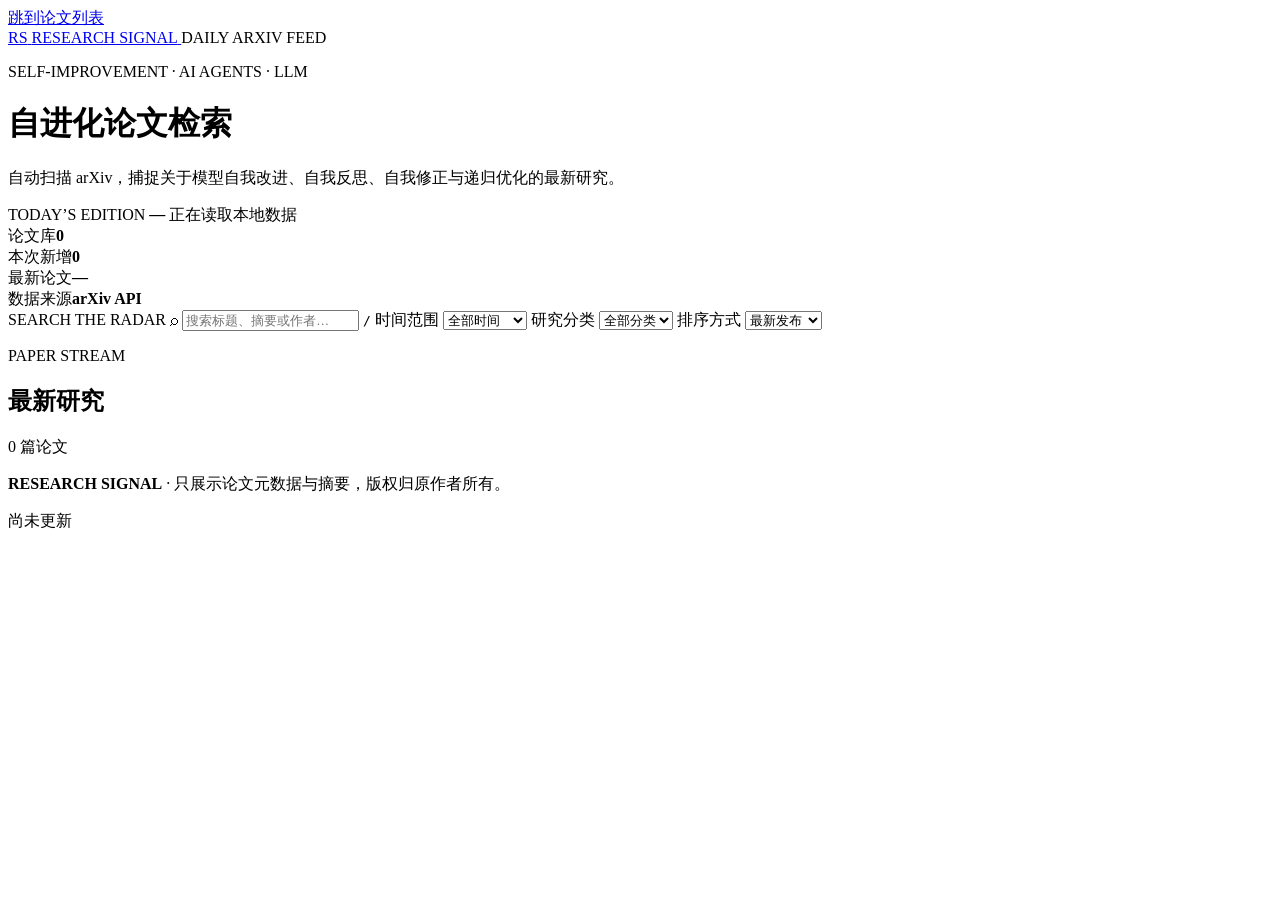
==== src/index.html @ ec8ef524 "Add src/index.html" ====
<!doctype html>
<html lang="zh-CN">
  <head>
    <meta charset="utf-8" />
    <meta name="viewport" content="width=device-width, initial-scale=1" />
    <meta name="description" content="每日追踪 arXiv 上关于 AI self-improvement 的最新研究。" />
    <meta name="color-scheme" content="light" />
    <title>自进化论文检索</title>
    <link rel="stylesheet" href="styles.css" />
    <script src="papers-data.js" defer></script>
    <script src="app.js" defer></script>
  </head>
  <body>
    <a class="skip-link" href="#paper-list">跳到论文列表</a>

    <header class="masthead">
      <nav class="topbar" aria-label="主导航">
        <a class="brand" href="#top" aria-label="Research Signal 首页">
          <span class="brand-mark" aria-hidden="true">RS</span>
          <span>RESEARCH SIGNAL</span>
        </a>
        <span class="live-pill"><span class="live-dot" aria-hidden="true"></span>DAILY ARXIV FEED</span>
      </nav>

      <div class="hero" id="top">
        <div class="hero-copy">
          <p class="eyebrow">SELF-IMPROVEMENT · AI AGENTS · LLM</p>
          <h1>自进化论文检索</h1>
          <p class="lede">
            自动扫描 arXiv，捕捉关于模型自我改进、自我反思、自我修正与递归优化的最新研究。
          </p>
        </div>
        <aside class="edition-card" aria-label="本期信息">
          <span class="edition-label">TODAY’S EDITION</span>
          <strong id="edition-date">—</strong>
          <span id="edition-status">正在读取本地数据</span>
        </aside>
      </div>

      <div class="ticker" aria-label="数据摘要">
        <div><span>论文库</span><strong id="total-stat">0</strong></div>
        <div><span>本次新增</span><strong id="new-stat">0</strong></div>
        <div><span>最新论文</span><strong id="latest-stat">—</strong></div>
        <div><span>数据来源</span><strong>arXiv API</strong></div>
      </div>
    </header>

    <main>
      <section class="controls" aria-label="筛选论文">
        <label class="search-box">
          <span>SEARCH THE RADAR</span>
          <span class="search-row">
            <span class="search-icon" aria-hidden="true">⌕</span>
            <input id="search-input" type="search" placeholder="搜索标题、摘要或作者…" autocomplete="off" />
            <kbd>/</kbd>
          </span>
        </label>

        <label class="select-wrap">
          <span>时间范围</span>
          <select id="period-select">
            <option value="all">全部时间</option>
            <option value="7">最近 7 天</option>
            <option value="30">最近 30 天</option>
            <option value="365">最近一年</option>
          </select>
        </label>

        <label class="select-wrap">
          <span>研究分类</span>
          <select id="category-select">
            <option value="all">全部分类</option>
          </select>
        </label>

        <label class="select-wrap">
          <span>排序方式</span>
          <select id="sort-select">
            <option value="published">最新发布</option>
            <option value="updated">最近更新</option>
            <option value="title">标题 A–Z</option>
          </select>
        </label>
      </section>

      <section class="results-head" aria-live="polite">
        <div>
          <p class="section-kicker">PAPER STREAM</p>
          <h2>最新研究</h2>
        </div>
        <p id="result-count">0 篇论文</p>
      </section>

      <div id="notice" class="notice" hidden></div>
      <div id="paper-list" class="paper-list" aria-live="polite"></div>

      <section id="empty-state" class="empty-state" hidden>
        <span aria-hidden="true">∅</span>
        <h2>没有匹配的论文</h2>
        <p>试试缩短关键词，或切换时间与分类范围。</p>
        <button id="clear-filters" type="button">清除筛选</button>
      </section>
    </main>

    <template id="paper-template">
      <article class="paper-card">
        <div class="paper-index" aria-hidden="true"></div>
        <div class="paper-body">
          <div class="paper-meta">
            <time class="paper-date"></time>
            <div class="paper-categories"></div>
          </div>
          <h3><a class="paper-title" target="_blank" rel="noopener noreferrer"></a></h3>
          <p class="paper-authors"></p>
          <p class="paper-abstract"></p>
          <button class="abstract-toggle" type="button" aria-expanded="false">展开摘要</button>
          <div class="paper-actions">
            <a class="primary-action paper-page" target="_blank" rel="noopener noreferrer">查看详情 <span>↗</span></a>
            <a class="secondary-action paper-pdf" target="_blank" rel="noopener noreferrer">PDF <span>↓</span></a>
            <span class="arxiv-id"></span>
          </div>
        </div>
      </article>
    </template>

    <footer>
      <p><strong>RESEARCH SIGNAL</strong> · 只展示论文元数据与摘要，版权归原作者所有。</p>
      <p id="last-updated">尚未更新</p>
    </footer>
  </body>
</html>
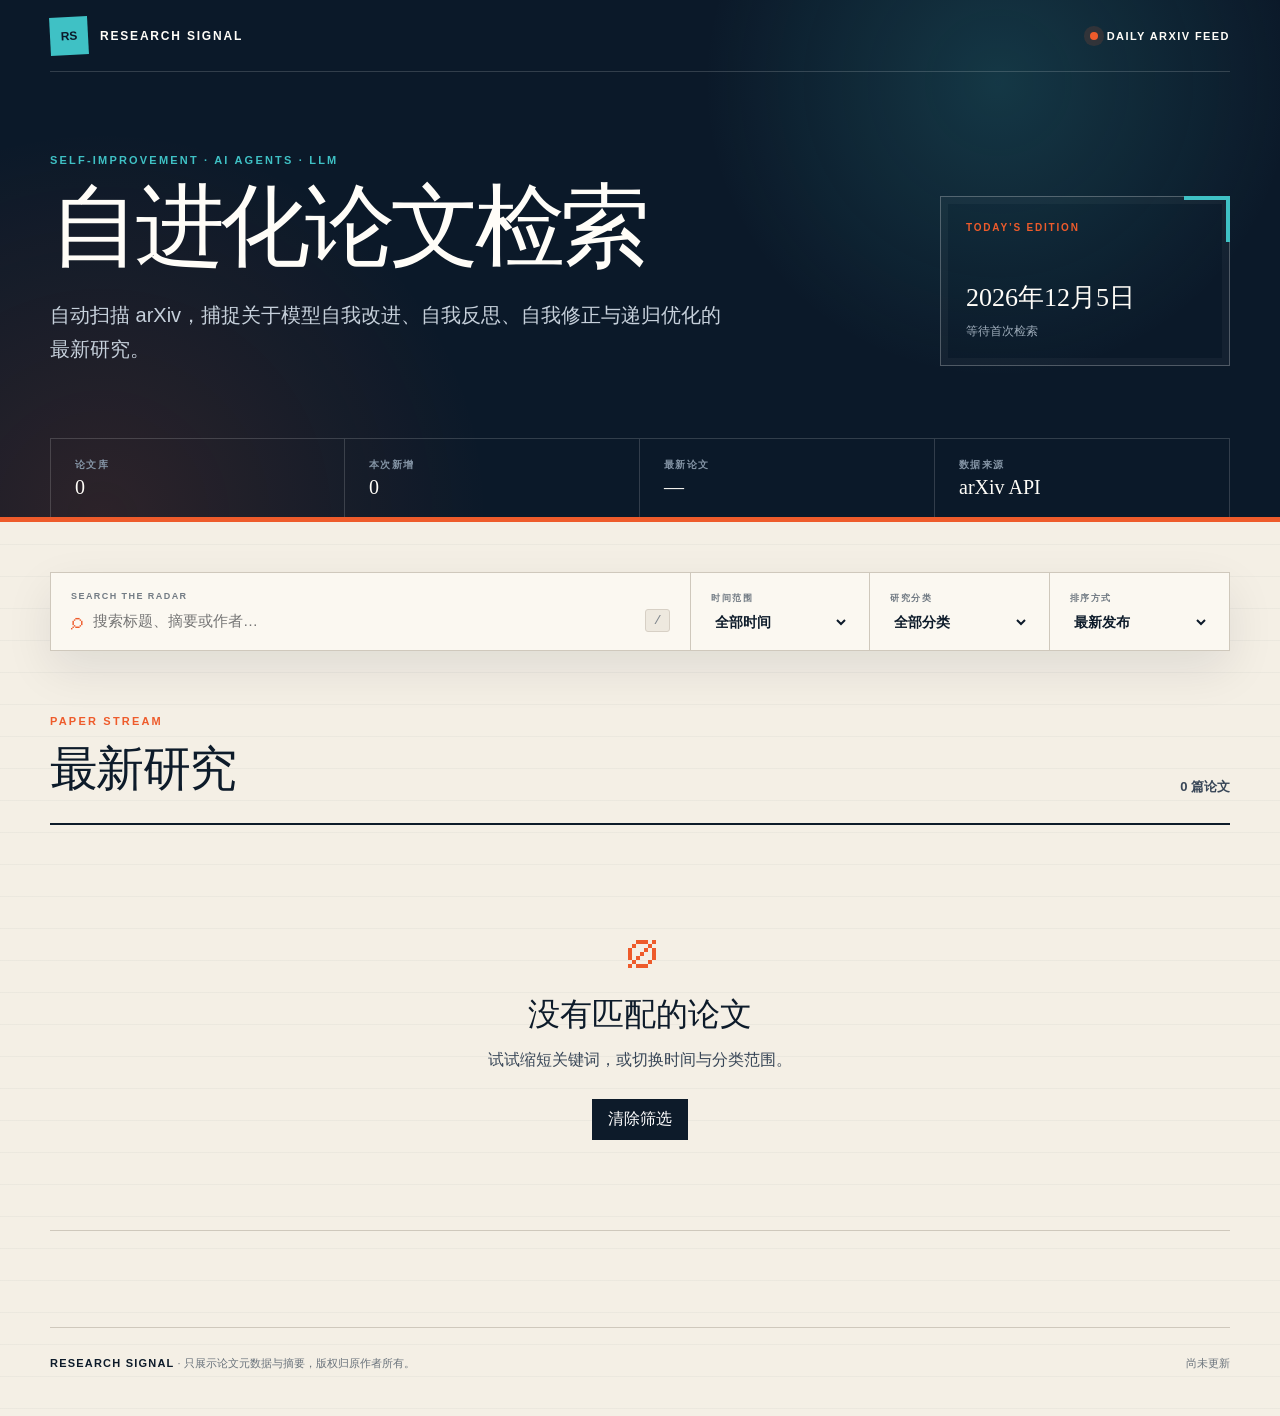
==== commit e4ab2920: "feat: paginate papers by 30" ====
--- a/src/index.html
+++ b/src/index.html
@@ -94,6 +94,13 @@
       <div id="notice" class="notice" hidden></div>
       <div id="paper-list" class="paper-list" aria-live="polite"></div>
 
+      <nav id="pagination" class="pagination" aria-label="论文分页" hidden>
+        <button id="previous-page" class="pagination-nav" type="button">← 上一页</button>
+        <div id="page-numbers" class="page-numbers" aria-label="选择页码"></div>
+        <span id="page-status" class="page-status" aria-live="polite"></span>
+        <button id="next-page" class="pagination-nav" type="button">下一页 →</button>
+      </nav>
+
       <section id="empty-state" class="empty-state" hidden>
         <span aria-hidden="true">∅</span>
         <h2>没有匹配的论文</h2>
--- a/src/styles.css
+++ b/src/styles.css
@@ -0,0 +1,495 @@
+:root {
+  --ink: #0d1b2a;
+  --ink-soft: #384657;
+  --paper: #f4efe5;
+  --paper-light: #fbf8f1;
+  --line: #cfc8bc;
+  --orange: #ee5b2b;
+  --cyan: #3fc1c5;
+  --navy: #0b1929;
+  --white: #fffdf8;
+  --shadow: 0 18px 48px rgba(13, 27, 42, 0.09);
+}
+
+* { box-sizing: border-box; }
+
+html { scroll-behavior: smooth; }
+
+body {
+  margin: 0;
+  color: var(--ink);
+  background:
+    linear-gradient(rgba(13, 27, 42, 0.035) 1px, transparent 1px),
+    var(--paper);
+  background-size: 100% 32px;
+  font-family: Inter, ui-sans-serif, -apple-system, BlinkMacSystemFont, "Segoe UI", sans-serif;
+  -webkit-font-smoothing: antialiased;
+}
+
+a { color: inherit; }
+
+button, input, select { font: inherit; }
+
+.skip-link {
+  position: fixed;
+  z-index: 99;
+  top: 10px;
+  left: 10px;
+  transform: translateY(-160%);
+  padding: 10px 14px;
+  background: var(--white);
+  border: 2px solid var(--orange);
+}
+
+.skip-link:focus { transform: none; }
+
+.masthead {
+  color: var(--white);
+  background:
+    radial-gradient(circle at 78% 16%, rgba(63, 193, 197, 0.18), transparent 27%),
+    radial-gradient(circle at 8% 100%, rgba(238, 91, 43, 0.15), transparent 30%),
+    var(--navy);
+  border-bottom: 5px solid var(--orange);
+}
+
+.topbar, .hero, .ticker, main, footer {
+  width: min(1180px, calc(100% - 40px));
+  margin-inline: auto;
+}
+
+.topbar {
+  display: flex;
+  align-items: center;
+  justify-content: space-between;
+  min-height: 72px;
+  border-bottom: 1px solid rgba(255, 255, 255, 0.16);
+}
+
+.brand {
+  display: inline-flex;
+  align-items: center;
+  gap: 12px;
+  color: inherit;
+  text-decoration: none;
+  font-size: 12px;
+  font-weight: 800;
+  letter-spacing: 0.15em;
+}
+
+.brand-mark {
+  display: grid;
+  place-items: center;
+  width: 38px;
+  aspect-ratio: 1;
+  color: var(--navy);
+  background: var(--cyan);
+  font-size: 12px;
+  letter-spacing: 0;
+  transform: rotate(-3deg);
+}
+
+.live-pill {
+  display: flex;
+  align-items: center;
+  gap: 9px;
+  font-size: 11px;
+  font-weight: 750;
+  letter-spacing: 0.13em;
+}
+
+.live-dot {
+  width: 8px;
+  height: 8px;
+  background: var(--orange);
+  border-radius: 50%;
+  box-shadow: 0 0 0 6px rgba(238, 91, 43, 0.14);
+}
+
+.hero {
+  display: grid;
+  grid-template-columns: minmax(0, 1fr) 290px;
+  gap: 70px;
+  align-items: end;
+  padding: 82px 0 72px;
+}
+
+.eyebrow, .section-kicker {
+  margin: 0 0 18px;
+  color: var(--cyan);
+  font-size: 11px;
+  font-weight: 800;
+  letter-spacing: 0.2em;
+}
+
+h1 {
+  max-width: 850px;
+  margin: 0;
+  font-family: Georgia, "Times New Roman", serif;
+  font-size: clamp(50px, 8vw, 90px);
+  font-weight: 500;
+  line-height: 0.96;
+  letter-spacing: -0.055em;
+}
+
+.lede {
+  max-width: 690px;
+  margin: 28px 0 0;
+  color: #c6d0db;
+  font-size: clamp(16px, 2vw, 20px);
+  line-height: 1.7;
+}
+
+.edition-card {
+  position: relative;
+  display: flex;
+  min-height: 170px;
+  padding: 25px;
+  flex-direction: column;
+  justify-content: flex-end;
+  border: 1px solid rgba(255, 255, 255, 0.28);
+  box-shadow: inset 0 0 0 7px rgba(255, 255, 255, 0.035);
+}
+
+.edition-card::before {
+  content: "";
+  position: absolute;
+  top: -1px;
+  right: -1px;
+  width: 42px;
+  height: 42px;
+  border-top: 4px solid var(--cyan);
+  border-right: 4px solid var(--cyan);
+}
+
+.edition-label {
+  margin-bottom: auto;
+  color: var(--orange);
+  font-size: 10px;
+  font-weight: 800;
+  letter-spacing: 0.18em;
+}
+
+.edition-card strong {
+  display: block;
+  font-family: Georgia, serif;
+  font-size: 26px;
+  font-weight: 500;
+}
+
+.edition-card > span:last-child {
+  margin-top: 8px;
+  color: #9eacba;
+  font-size: 12px;
+}
+
+.ticker {
+  display: grid;
+  grid-template-columns: repeat(4, 1fr);
+  border-top: 1px solid rgba(255, 255, 255, 0.16);
+}
+
+.ticker > div {
+  display: flex;
+  min-height: 78px;
+  padding: 18px 24px;
+  flex-direction: column;
+  justify-content: center;
+  border-right: 1px solid rgba(255, 255, 255, 0.16);
+}
+
+.ticker > div:first-child { border-left: 1px solid rgba(255, 255, 255, 0.16); }
+
+.ticker span {
+  color: #8494a5;
+  font-size: 10px;
+  font-weight: 750;
+  letter-spacing: 0.14em;
+  text-transform: uppercase;
+}
+
+.ticker strong {
+  margin-top: 4px;
+  font-family: Georgia, serif;
+  font-size: 20px;
+  font-weight: 500;
+}
+
+main { padding: 50px 0 96px; }
+
+.controls {
+  display: grid;
+  grid-template-columns: minmax(280px, 1fr) repeat(3, minmax(130px, 0.28fr));
+  gap: 0;
+  background: var(--paper-light);
+  border: 1px solid var(--line);
+  box-shadow: var(--shadow);
+}
+
+.controls label {
+  display: flex;
+  min-width: 0;
+  padding: 18px 20px;
+  flex-direction: column;
+  justify-content: center;
+  border-right: 1px solid var(--line);
+}
+
+.controls label:last-child { border-right: 0; }
+
+.controls label > span:first-child {
+  margin-bottom: 8px;
+  color: #727b84;
+  font-size: 9px;
+  font-weight: 800;
+  letter-spacing: 0.16em;
+}
+
+.search-row { display: flex; align-items: center; gap: 10px; }
+
+.search-icon { color: var(--orange); font-size: 23px; line-height: 1; }
+
+.search-row input {
+  width: 100%;
+  padding: 0;
+  color: var(--ink);
+  background: transparent;
+  border: 0;
+  outline: 0;
+  font-size: 15px;
+}
+
+.search-row kbd {
+  min-width: 25px;
+  padding: 3px 7px;
+  color: #7e858c;
+  background: #eee9df;
+  border: 1px solid #d7d0c5;
+  border-radius: 3px;
+  text-align: center;
+}
+
+.select-wrap select {
+  width: 100%;
+  padding: 0 22px 0 0;
+  color: var(--ink);
+  background: transparent;
+  border: 0;
+  outline: 0;
+  font-size: 14px;
+  font-weight: 650;
+}
+
+.results-head {
+  display: flex;
+  align-items: end;
+  justify-content: space-between;
+  padding: 64px 0 22px;
+  border-bottom: 2px solid var(--ink);
+}
+
+.section-kicker { margin-bottom: 10px; color: var(--orange); }
+
+.results-head h2 {
+  margin: 0;
+  font-family: Georgia, serif;
+  font-size: clamp(32px, 4vw, 48px);
+  font-weight: 500;
+  letter-spacing: -0.035em;
+}
+
+.results-head > p {
+  margin: 0 0 5px;
+  color: var(--ink-soft);
+  font-size: 13px;
+  font-weight: 700;
+}
+
+.notice {
+  margin-top: 24px;
+  padding: 14px 18px;
+  color: #74401e;
+  background: #ffead9;
+  border-left: 4px solid var(--orange);
+  line-height: 1.5;
+}
+
+.paper-card {
+  display: grid;
+  grid-template-columns: 76px minmax(0, 1fr);
+  border-bottom: 1px solid var(--line);
+  transition: background 180ms ease, transform 180ms ease;
+}
+
+.paper-card:hover {
+  background: rgba(255, 253, 248, 0.72);
+  transform: translateX(4px);
+}
+
+.paper-index {
+  padding-top: 38px;
+  color: #a59e93;
+  font-family: Georgia, serif;
+  font-size: 16px;
+  font-style: italic;
+}
+
+.paper-body { padding: 36px 0 38px; }
+
+.paper-meta { display: flex; align-items: center; gap: 15px; }
+
+.paper-date {
+  color: var(--orange);
+  font-size: 10px;
+  font-weight: 800;
+  letter-spacing: 0.14em;
+}
+
+.paper-categories { display: flex; flex-wrap: wrap; gap: 6px; }
+
+.category-tag {
+  padding: 3px 7px;
+  color: #394653;
+  background: #e2ded5;
+  font-size: 9px;
+  font-weight: 750;
+  letter-spacing: 0.08em;
+}
+
+.paper-card h3 {
+  max-width: 940px;
+  margin: 14px 0 9px;
+  font-family: Georgia, "Times New Roman", serif;
+  font-size: clamp(24px, 3vw, 33px);
+  font-weight: 500;
+  line-height: 1.2;
+  letter-spacing: -0.025em;
+}
+
+.paper-title { text-decoration-color: transparent; text-decoration-thickness: 2px; text-underline-offset: 4px; }
+.paper-title:hover { text-decoration-color: var(--orange); }
+.paper-title:focus-visible, button:focus-visible, input:focus-visible, select:focus-visible, .paper-actions a:focus-visible {
+  outline: 3px solid var(--cyan);
+  outline-offset: 3px;
+}
+
+.paper-authors {
+  margin: 0 0 19px;
+  color: #66717c;
+  font-size: 13px;
+  line-height: 1.55;
+}
+
+.paper-abstract {
+  display: -webkit-box;
+  max-width: 980px;
+  margin: 0;
+  overflow: hidden;
+  color: var(--ink-soft);
+  -webkit-box-orient: vertical;
+  -webkit-line-clamp: 3;
+  font-size: 15px;
+  line-height: 1.75;
+}
+
+.paper-abstract.expanded { display: block; }
+
+.abstract-toggle {
+  margin: 9px 0 0;
+  padding: 0;
+  color: #596877;
+  background: transparent;
+  border: 0;
+  border-bottom: 1px dotted currentColor;
+  cursor: pointer;
+  font-size: 12px;
+}
+
+.paper-actions { display: flex; align-items: center; gap: 11px; margin-top: 24px; }
+
+.paper-actions a {
+  display: inline-flex;
+  align-items: center;
+  gap: 13px;
+  padding: 9px 13px;
+  text-decoration: none;
+  font-size: 11px;
+  font-weight: 800;
+  letter-spacing: 0.06em;
+}
+
+.primary-action { color: white; background: var(--ink); }
+.primary-action:hover { background: var(--orange); }
+.secondary-action { border: 1px solid #b8b1a6; }
+.secondary-action:hover { background: var(--white); }
+
+.arxiv-id {
+  margin-left: auto;
+  color: #8b8b85;
+  font-family: ui-monospace, SFMono-Regular, Menlo, monospace;
+  font-size: 11px;
+}
+
+.empty-state {
+  padding: 90px 20px;
+  text-align: center;
+  border-bottom: 1px solid var(--line);
+}
+
+.empty-state > span { color: var(--orange); font: 64px/1 Georgia, serif; }
+.empty-state h2 { margin: 16px 0 8px; font: 32px/1.2 Georgia, serif; }
+.empty-state p { color: var(--ink-soft); }
+.empty-state button {
+  margin-top: 12px;
+  padding: 10px 16px;
+  color: white;
+  background: var(--ink);
+  border: 0;
+  cursor: pointer;
+}
+
+footer {
+  display: flex;
+  justify-content: space-between;
+  gap: 30px;
+  padding: 27px 0 44px;
+  color: #6a737c;
+  border-top: 1px solid var(--line);
+  font-size: 11px;
+  line-height: 1.6;
+}
+
+footer p { margin: 0; }
+footer strong { color: var(--ink); letter-spacing: 0.11em; }
+
+@media (max-width: 850px) {
+  .hero { grid-template-columns: 1fr; gap: 36px; padding: 62px 0 52px; }
+  .edition-card { min-height: 130px; }
+  .ticker { grid-template-columns: repeat(2, 1fr); }
+  .ticker > div:nth-child(3) { border-left: 1px solid rgba(255, 255, 255, 0.16); }
+  .controls { grid-template-columns: 1fr 1fr 1fr; }
+  .controls .search-box { grid-column: 1 / -1; border-right: 0; border-bottom: 1px solid var(--line); }
+}
+
+@media (max-width: 620px) {
+  .topbar, .hero, .ticker, main, footer { width: min(100% - 26px, 1180px); }
+  .topbar { min-height: 62px; }
+  .live-pill { font-size: 0; }
+  .hero { padding-top: 52px; }
+  h1 { font-size: clamp(44px, 15vw, 68px); }
+  .controls { grid-template-columns: 1fr; }
+  .controls label, .controls .search-box { border-right: 0; border-bottom: 1px solid var(--line); }
+  .controls label:last-child { border-bottom: 0; }
+  .results-head { padding-top: 52px; }
+  .paper-card { grid-template-columns: 42px minmax(0, 1fr); }
+  .paper-index { padding-top: 34px; font-size: 13px; }
+  .paper-body { padding-top: 32px; }
+  .paper-meta { align-items: flex-start; flex-direction: column; gap: 9px; }
+  .paper-actions { align-items: flex-start; flex-wrap: wrap; }
+  .arxiv-id { width: 100%; margin: 3px 0 0; }
+  footer { flex-direction: column; }
+}
+
+@media (prefers-reduced-motion: reduce) {
+  html { scroll-behavior: auto; }
+  .paper-card { transition: none; }
+}
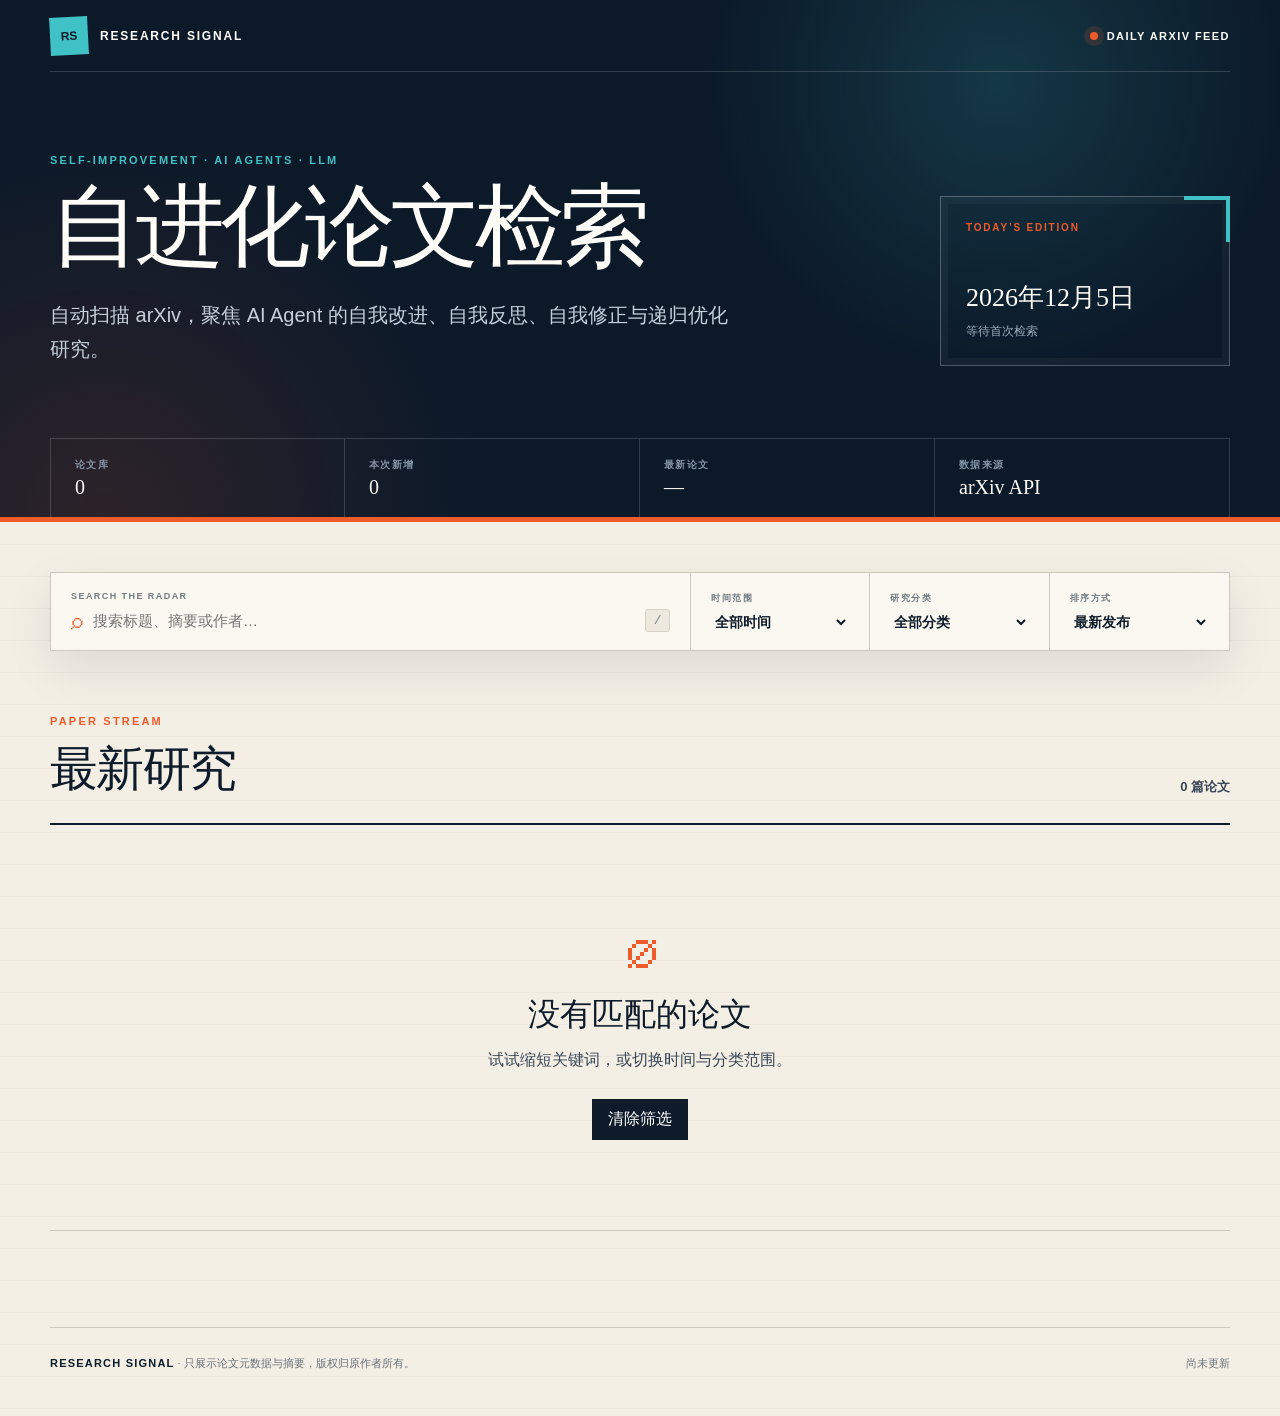
==== commit 7f418e32: "feat: focus self-improvement search on AI agents" ====
--- a/src/index.html
+++ b/src/index.html
@@ -3,7 +3,7 @@
   <head>
     <meta charset="utf-8" />
     <meta name="viewport" content="width=device-width, initial-scale=1" />
-    <meta name="description" content="每日追踪 arXiv 上关于 AI self-improvement 的最新研究。" />
+    <meta name="description" content="每日追踪 arXiv 上关于 AI Agent self-improvement 的最新研究。" />
     <meta name="color-scheme" content="light" />
     <title>自进化论文检索</title>
     <link rel="stylesheet" href="styles.css" />
@@ -27,7 +27,7 @@
           <p class="eyebrow">SELF-IMPROVEMENT · AI AGENTS · LLM</p>
           <h1>自进化论文检索</h1>
           <p class="lede">
-            自动扫描 arXiv，捕捉关于模型自我改进、自我反思、自我修正与递归优化的最新研究。
+            自动扫描 arXiv，聚焦 AI Agent 的自我改进、自我反思、自我修正与递归优化研究。
           </p>
         </div>
         <aside class="edition-card" aria-label="本期信息">
--- a/src/styles.css
+++ b/src/styles.css
@@ -445,6 +445,65 @@
   background: var(--ink);
   border: 0;
   cursor: pointer;
+}
+
+.pagination {
+  display: grid;
+  grid-template-columns: auto 1fr auto auto;
+  align-items: center;
+  gap: 16px;
+  margin-top: 34px;
+  padding: 18px 20px;
+  background: var(--paper-light);
+  border: 1px solid var(--line);
+  box-shadow: var(--shadow);
+}
+
+.pagination[hidden] { display: none; }
+
+.pagination button {
+  min-width: 42px;
+  min-height: 42px;
+  color: var(--ink);
+  background: transparent;
+  border: 1px solid #b8b1a6;
+  cursor: pointer;
+  font-size: 12px;
+  font-weight: 800;
+}
+
+.pagination button:hover:not(:disabled),
+.page-number.active {
+  color: var(--white);
+  background: var(--ink);
+  border-color: var(--ink);
+}
+
+.pagination button:disabled {
+  cursor: not-allowed;
+  opacity: 0.38;
+}
+
+.pagination-nav { padding-inline: 15px; }
+
+.page-numbers {
+  display: flex;
+  justify-content: center;
+  align-items: center;
+  gap: 7px;
+}
+
+.pagination-ellipsis {
+  min-width: 24px;
+  color: #7d807f;
+  text-align: center;
+}
+
+.page-status {
+  color: #6a737c;
+  font-size: 11px;
+  font-weight: 750;
+  white-space: nowrap;
 }
 
 footer {
@@ -486,6 +545,16 @@
   .paper-meta { align-items: flex-start; flex-direction: column; gap: 9px; }
   .paper-actions { align-items: flex-start; flex-wrap: wrap; }
   .arxiv-id { width: 100%; margin: 3px 0 0; }
+  .pagination {
+    grid-template-columns: 1fr auto 1fr;
+    gap: 9px;
+    padding: 14px;
+  }
+  .page-numbers { grid-column: 1 / -1; grid-row: 1; }
+  .pagination-nav { grid-row: 2; }
+  .pagination-nav:last-child { grid-column: 3; }
+  .page-status { grid-column: 2; grid-row: 2; text-align: center; }
+  .pagination button { min-width: 38px; min-height: 38px; }
   footer { flex-direction: column; }
 }
 
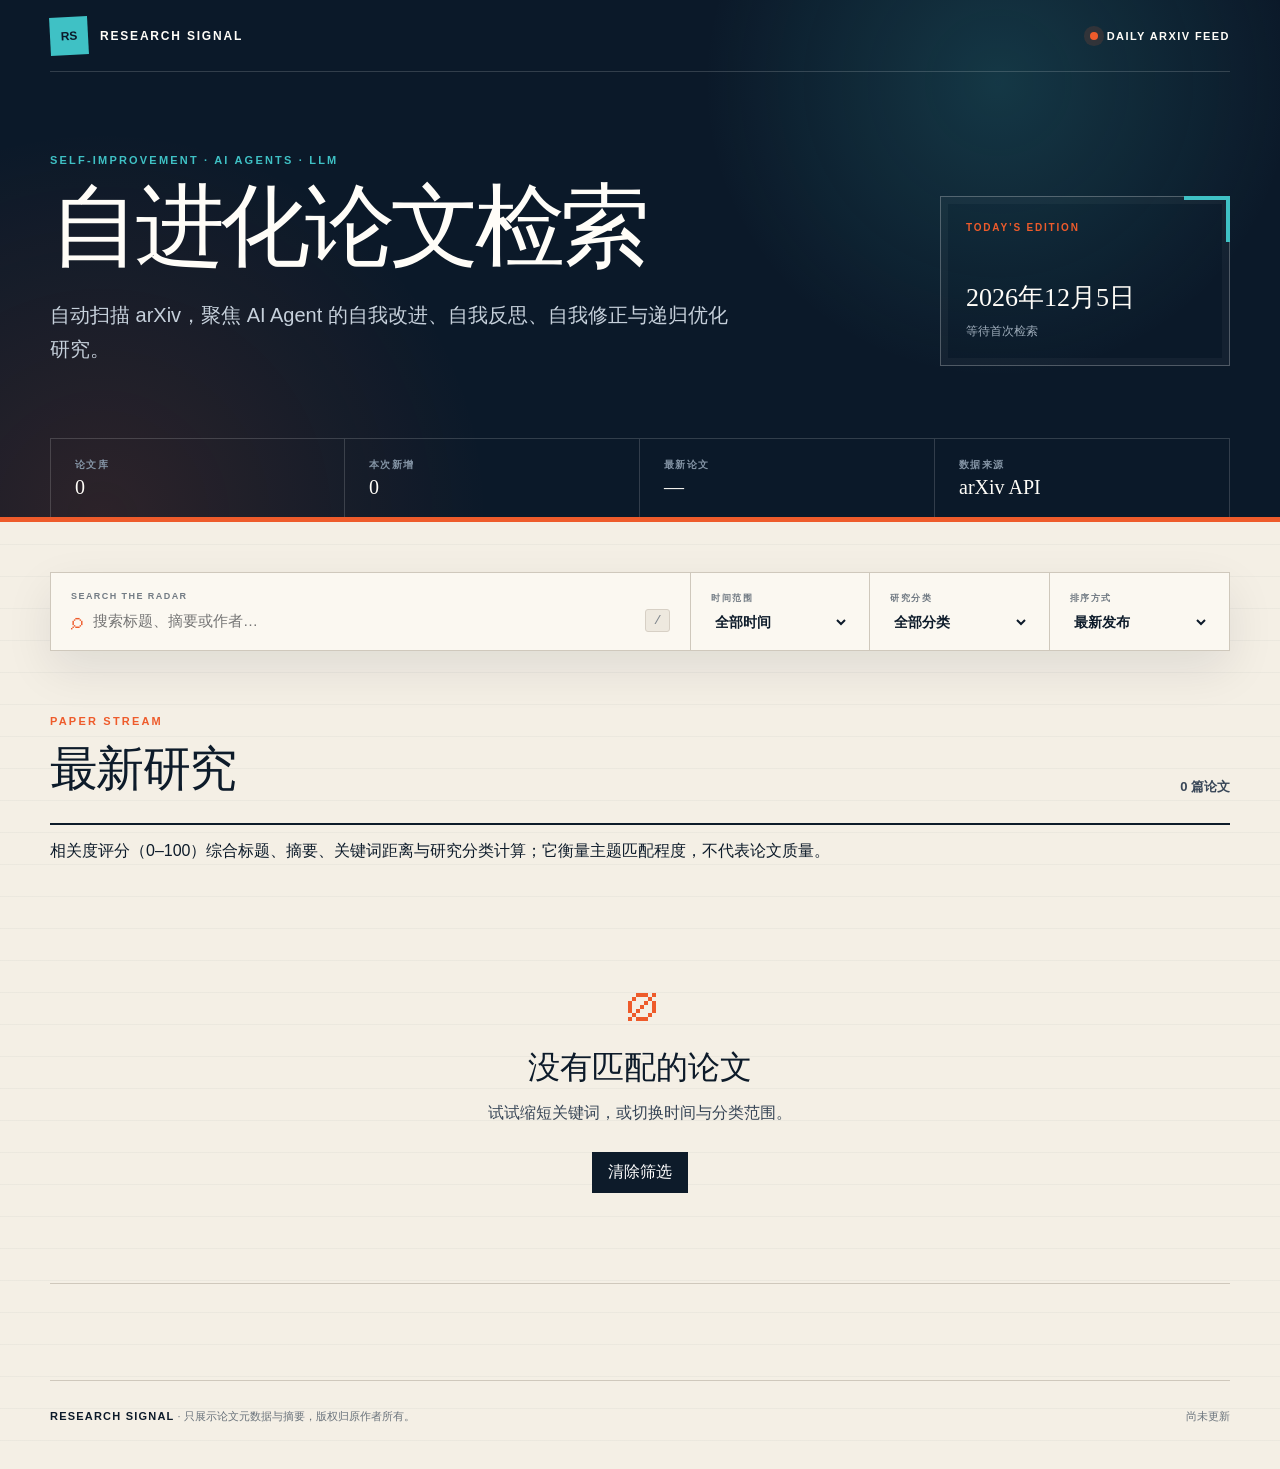
==== commit f64a9adb: "feat: add explainable Agent relevance scores" ====
--- a/src/index.html
+++ b/src/index.html
@@ -77,6 +77,7 @@
           <span>排序方式</span>
           <select id="sort-select">
             <option value="published">最新发布</option>
+            <option value="relevance">相关度最高</option>
             <option value="updated">最近更新</option>
             <option value="title">标题 A–Z</option>
           </select>
@@ -90,6 +91,9 @@
         </div>
         <p id="result-count">0 篇论文</p>
       </section>
+      <p class="score-method">
+        相关度评分（0–100）综合标题、摘要、关键词距离与研究分类计算；它衡量主题匹配程度，不代表论文质量。
+      </p>
 
       <div id="notice" class="notice" hidden></div>
       <div id="paper-list" class="paper-list" aria-live="polite"></div>
@@ -116,6 +120,7 @@
           <div class="paper-meta">
             <time class="paper-date"></time>
             <div class="paper-categories"></div>
+            <span class="relevance-score"><span>相关度</span><strong></strong></span>
           </div>
           <h3><a class="paper-title" target="_blank" rel="noopener noreferrer"></a></h3>
           <p class="paper-authors"></p>
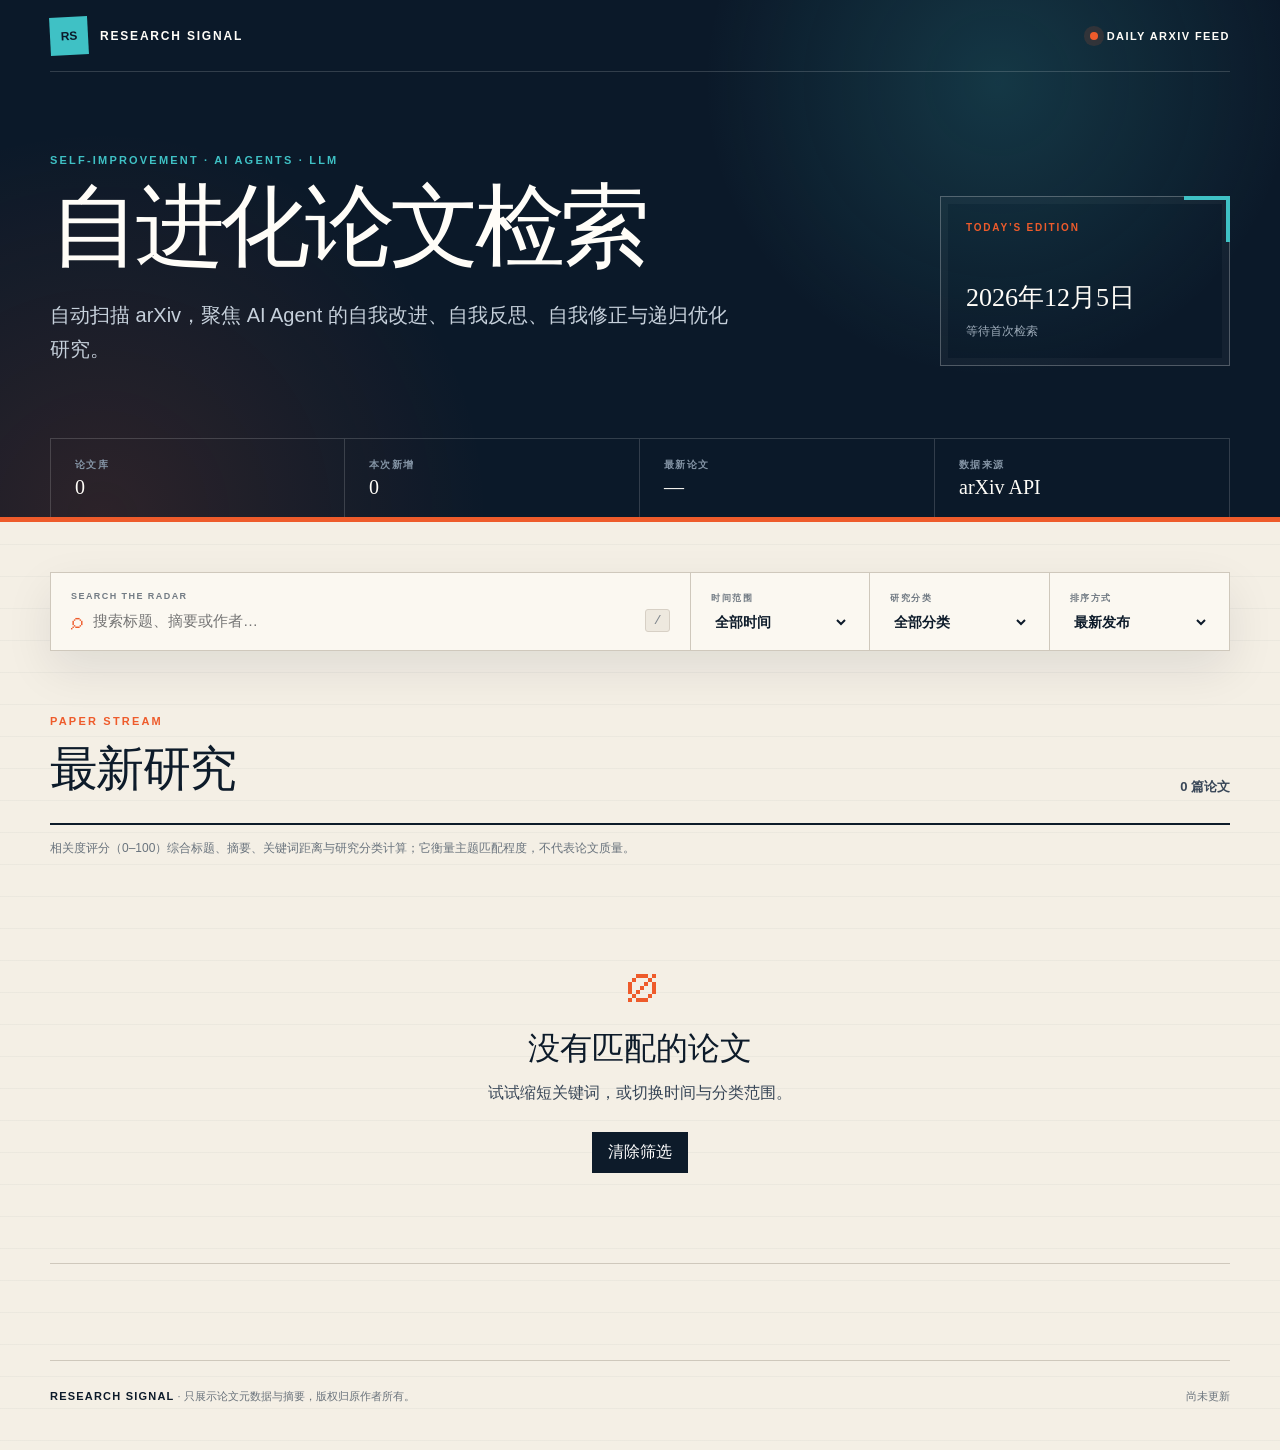
==== commit c7f39da4: "feat: show full paper abstracts by default" ====
--- a/src/index.html
+++ b/src/index.html
@@ -125,7 +125,6 @@
           <h3><a class="paper-title" target="_blank" rel="noopener noreferrer"></a></h3>
           <p class="paper-authors"></p>
           <p class="paper-abstract"></p>
-          <button class="abstract-toggle" type="button" aria-expanded="false">展开摘要</button>
           <div class="paper-actions">
             <a class="primary-action paper-page" target="_blank" rel="noopener noreferrer">查看详情 <span>↗</span></a>
             <a class="secondary-action paper-pdf" target="_blank" rel="noopener noreferrer">PDF <span>↓</span></a>
--- a/src/styles.css
+++ b/src/styles.css
@@ -313,6 +313,13 @@
   line-height: 1.5;
 }
 
+.score-method {
+  margin: 14px 0 0;
+  color: #69737d;
+  font-size: 12px;
+  line-height: 1.6;
+}
+
 .paper-card {
   display: grid;
   grid-template-columns: 76px minmax(0, 1fr);
@@ -354,6 +361,32 @@
   font-weight: 750;
   letter-spacing: 0.08em;
 }
+
+.relevance-score {
+  display: inline-flex;
+  align-items: baseline;
+  gap: 6px;
+  margin-left: auto;
+  padding: 5px 9px;
+  color: #59636d;
+  background: #e5e0d6;
+  border: 1px solid #cbc3b7;
+  font-size: 9px;
+  font-weight: 800;
+  letter-spacing: 0.08em;
+  white-space: nowrap;
+}
+
+.relevance-score strong {
+  color: var(--ink);
+  font-family: Georgia, serif;
+  font-size: 18px;
+  font-weight: 600;
+  letter-spacing: 0;
+}
+
+.relevance-score.medium { color: #8a481f; background: #f4dfcd; border-color: #ddb797; }
+.relevance-score.high { color: #0f6265; background: #d7eeee; border-color: #9ed1d3; }
 
 .paper-card h3 {
   max-width: 940px;
@@ -543,6 +576,7 @@
   .paper-index { padding-top: 34px; font-size: 13px; }
   .paper-body { padding-top: 32px; }
   .paper-meta { align-items: flex-start; flex-direction: column; gap: 9px; }
+  .relevance-score { margin-left: 0; }
   .paper-actions { align-items: flex-start; flex-wrap: wrap; }
   .arxiv-id { width: 100%; margin: 3px 0 0; }
   .pagination {
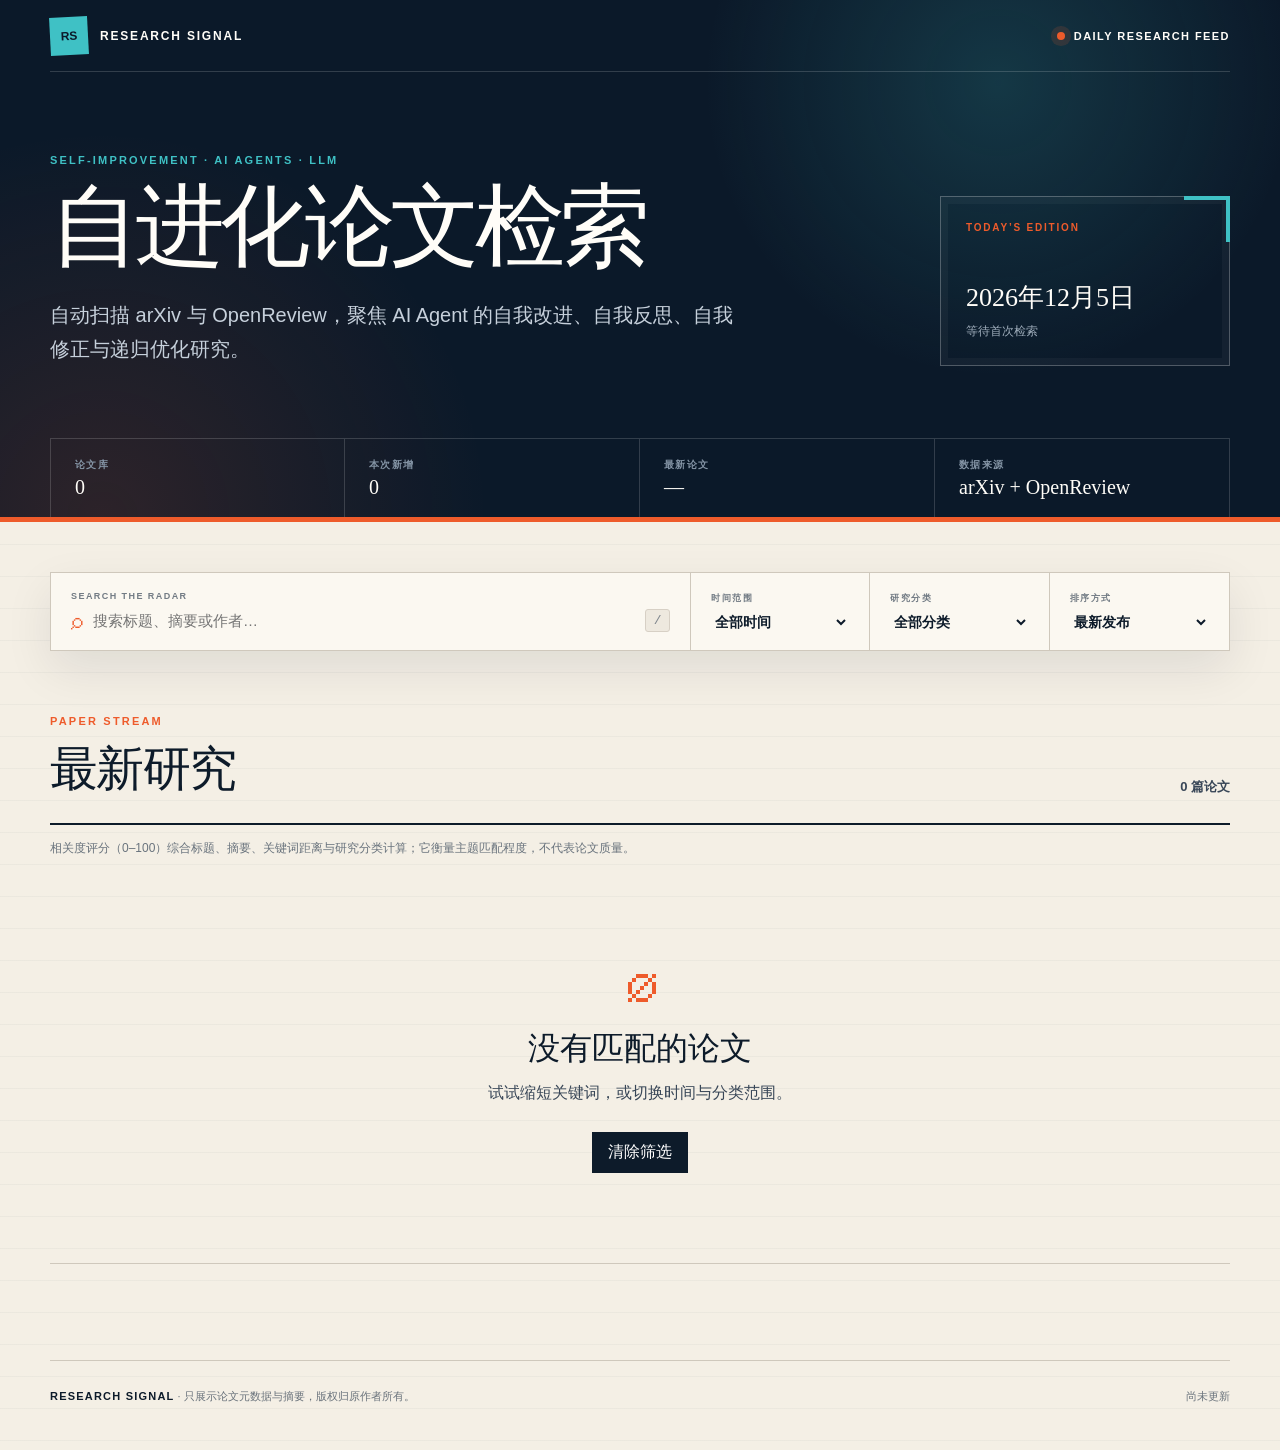
==== commit e1ecd766: "Add OpenReview paper source" ====
--- a/src/index.html
+++ b/src/index.html
@@ -3,7 +3,7 @@
   <head>
     <meta charset="utf-8" />
     <meta name="viewport" content="width=device-width, initial-scale=1" />
-    <meta name="description" content="每日追踪 arXiv 上关于 AI Agent self-improvement 的最新研究。" />
+    <meta name="description" content="每日追踪 arXiv 与 OpenReview 上关于 AI Agent self-improvement 的最新研究。" />
     <meta name="color-scheme" content="light" />
     <title>自进化论文检索</title>
     <link rel="stylesheet" href="styles.css" />
@@ -19,7 +19,7 @@
           <span class="brand-mark" aria-hidden="true">RS</span>
           <span>RESEARCH SIGNAL</span>
         </a>
-        <span class="live-pill"><span class="live-dot" aria-hidden="true"></span>DAILY ARXIV FEED</span>
+        <span class="live-pill"><span class="live-dot" aria-hidden="true"></span>DAILY RESEARCH FEED</span>
       </nav>
 
       <div class="hero" id="top">
@@ -27,7 +27,7 @@
           <p class="eyebrow">SELF-IMPROVEMENT · AI AGENTS · LLM</p>
           <h1>自进化论文检索</h1>
           <p class="lede">
-            自动扫描 arXiv，聚焦 AI Agent 的自我改进、自我反思、自我修正与递归优化研究。
+            自动扫描 arXiv 与 OpenReview，聚焦 AI Agent 的自我改进、自我反思、自我修正与递归优化研究。
           </p>
         </div>
         <aside class="edition-card" aria-label="本期信息">
@@ -41,7 +41,7 @@
         <div><span>论文库</span><strong id="total-stat">0</strong></div>
         <div><span>本次新增</span><strong id="new-stat">0</strong></div>
         <div><span>最新论文</span><strong id="latest-stat">—</strong></div>
-        <div><span>数据来源</span><strong>arXiv API</strong></div>
+        <div><span>数据来源</span><strong>arXiv + OpenReview</strong></div>
       </div>
     </header>
 
@@ -128,6 +128,7 @@
           <div class="paper-actions">
             <a class="primary-action paper-page" target="_blank" rel="noopener noreferrer">查看详情 <span>↗</span></a>
             <a class="secondary-action paper-pdf" target="_blank" rel="noopener noreferrer">PDF <span>↓</span></a>
+            <a class="secondary-action paper-openreview" target="_blank" rel="noopener noreferrer" hidden>OpenReview <span>↗</span></a>
             <span class="arxiv-id"></span>
           </div>
         </div>
--- a/src/styles.css
+++ b/src/styles.css
@@ -413,28 +413,11 @@
 }
 
 .paper-abstract {
-  display: -webkit-box;
   max-width: 980px;
   margin: 0;
-  overflow: hidden;
   color: var(--ink-soft);
-  -webkit-box-orient: vertical;
-  -webkit-line-clamp: 3;
   font-size: 15px;
   line-height: 1.75;
-}
-
-.paper-abstract.expanded { display: block; }
-
-.abstract-toggle {
-  margin: 9px 0 0;
-  padding: 0;
-  color: #596877;
-  background: transparent;
-  border: 0;
-  border-bottom: 1px dotted currentColor;
-  cursor: pointer;
-  font-size: 12px;
 }
 
 .paper-actions { display: flex; align-items: center; gap: 11px; margin-top: 24px; }
@@ -448,6 +431,15 @@
   font-size: 11px;
   font-weight: 800;
   letter-spacing: 0.06em;
+}
+
+.paper-actions a[hidden] { display: none; }
+
+.venue-tag {
+  max-width: 280px;
+  overflow: hidden;
+  text-overflow: ellipsis;
+  white-space: nowrap;
 }
 
 .primary-action { color: white; background: var(--ink); }
